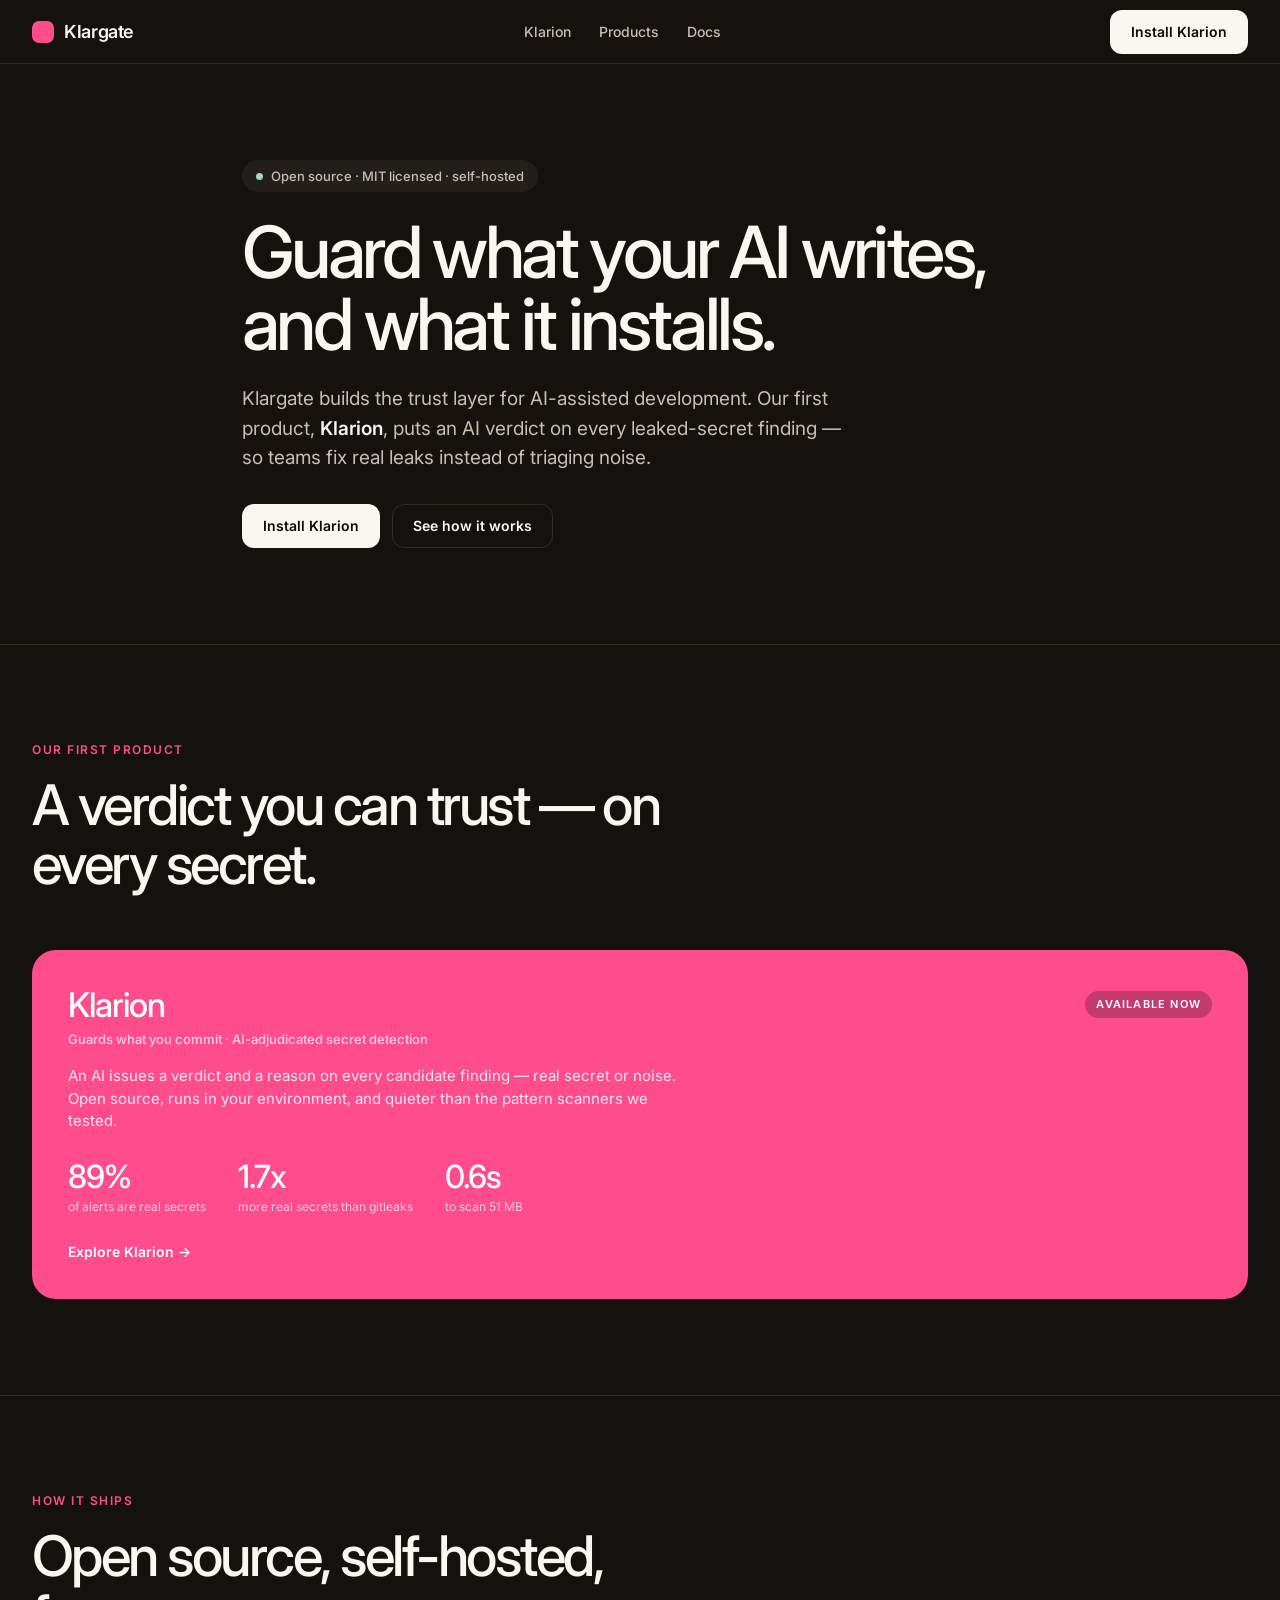
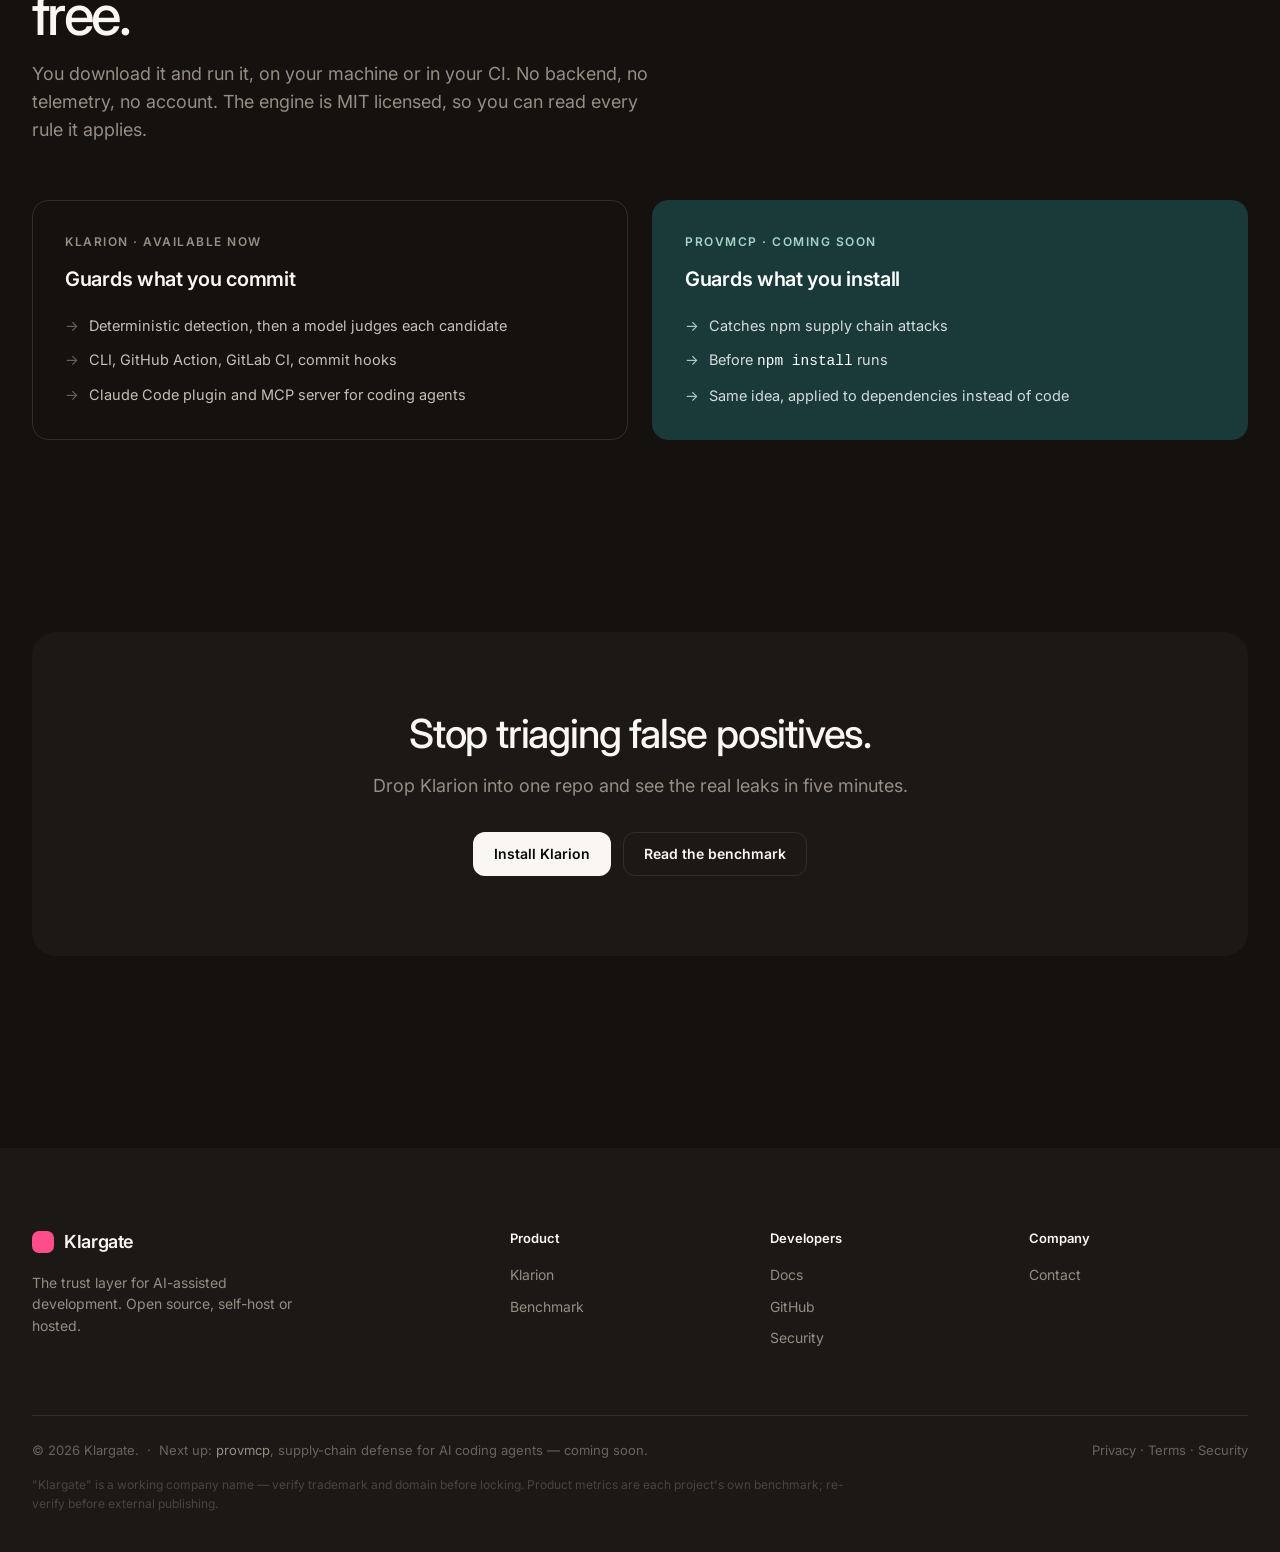
==== index.html @ a80586aa "klargate.com" ====
<!DOCTYPE html>
<html lang="en">
<head>
<meta charset="UTF-8">
<meta name="viewport" content="width=device-width, initial-scale=1.0">
<title>Klargate — secure what your AI writes and installs</title>
<link rel="preconnect" href="https://fonts.googleapis.com">
<link rel="preconnect" href="https://fonts.gstatic.com" crossorigin>
<link href="https://fonts.googleapis.com/css2?family=Inter:wght@400;500;600&display=swap" rel="stylesheet">
<style>
  :root{
    --canvas:#14110f; --surface-soft:#1b1815; --surface-card:#221e1b; --surface-strong:#2a2521;
    --hairline:#332d28; --ink:#faf7f2; --body:#c7bfb5; --muted:#968d83; --muted-soft:#6b635b;
    --pink:#ff4d8b; --lavender:#b8a4ed; --peach:#ffb084; --ochre:#e8b94a; --mint:#a4d4c5; --teal:#1a3a3a;
    --on-light:#0a0a0a; --on-dark:#ffffff;
    --r-md:12px; --r-lg:16px; --r-xl:24px; --r-pill:9999px;
  }
  *{box-sizing:border-box;margin:0;padding:0}
  html{scroll-behavior:smooth}
  body{background:var(--canvas);color:var(--body);
    font:400 16px/1.55 Inter,-apple-system,BlinkMacSystemFont,"Segoe UI",sans-serif;-webkit-font-smoothing:antialiased}
  a{color:inherit;text-decoration:none}
  .wrap{max-width:1280px;margin:0 auto;padding:0 32px}
  .d-xl{font-weight:500;font-size:clamp(40px,6.6vw,72px);line-height:1;letter-spacing:-.05em;color:var(--ink)}
  .d-lg{font-weight:500;font-size:clamp(32px,4.6vw,56px);line-height:1.05;letter-spacing:-.045em;color:var(--ink)}
  .d-md{font-weight:500;font-size:clamp(28px,3.4vw,40px);line-height:1.1;letter-spacing:-.03em;color:var(--ink)}
  .t-lg{font-weight:600;font-size:24px;line-height:1.3;letter-spacing:-.012em;color:var(--ink)}
  .cap-up{font-weight:600;font-size:12px;letter-spacing:1.5px;text-transform:uppercase}
  .mono{font-family:"SF Mono",ui-monospace,Menlo,Consolas,monospace}
  .btn{display:inline-flex;align-items:center;justify-content:center;height:44px;padding:0 20px;
    border-radius:var(--r-md);font-weight:600;font-size:14px;line-height:1;border:1px solid transparent;cursor:pointer}
  .btn-primary{background:var(--ink);color:var(--on-light)}
  .btn-primary:hover{background:#fff}
  .btn-secondary{background:transparent;color:var(--ink);border-color:var(--hairline)}
  .btn-secondary:hover{border-color:var(--muted)}
  nav{height:64px;border-bottom:1px solid var(--hairline)}
  nav .wrap{display:flex;align-items:center;justify-content:space-between;height:64px}
  .brand{display:flex;align-items:center;gap:10px;font-weight:600;font-size:18px;color:var(--ink);letter-spacing:-.02em}
  .brand .m{width:22px;height:22px;border-radius:7px;background:var(--pink)}
  .nav-links{display:flex;gap:28px;font-weight:500;font-size:14px;color:var(--body)}
  .nav-links a:hover{color:var(--ink)}
  .nav-r{display:flex;gap:12px;align-items:center}
  section{padding:96px 0}
  .band{border-top:1px solid var(--hairline)}
  .hero{max-width:860px}
  .hero p.lead{font-size:19px;color:var(--body);max-width:600px;margin:24px 0 32px}
  .hero p.lead b{color:var(--ink);font-weight:600}
  .row{display:flex;gap:12px;flex-wrap:wrap}
  .badge{display:inline-flex;align-items:center;gap:8px;background:var(--surface-card);color:var(--body);
    border-radius:var(--r-pill);padding:6px 14px;font-size:13px;font-weight:500;margin-bottom:24px}
  .badge .dot{width:7px;height:7px;border-radius:50%;background:var(--mint)}
  .head{max-width:640px;margin-bottom:56px}
  .head .cap-up{color:var(--pink);margin-bottom:16px}
  .head p{font-size:18px;color:var(--muted);margin-top:16px}
  /* product cards — saturated */
  .prods{display:grid;grid-template-columns:1fr 1fr;gap:24px}
  .prod{border-radius:var(--r-xl);padding:36px;display:flex;flex-direction:column;justify-content:space-between;min-height:340px}
  .p-pink{background:var(--pink);color:var(--on-dark)}
  .p-pink p{color:rgba(255,255,255,.86)}
  .p-lav{background:var(--lavender);color:var(--on-light)}
  .p-lav p{color:rgba(10,10,10,.72)}
  .prod .top{display:flex;align-items:center;justify-content:space-between;gap:12px;margin-bottom:6px}
  .prod h3{font-weight:500;font-size:34px;letter-spacing:-.03em;line-height:1.1}
  .prod .st{font-size:11px;font-weight:600;letter-spacing:1.2px;text-transform:uppercase;
    border-radius:var(--r-pill);padding:5px 11px}
  .p-pink .st{background:rgba(0,0,0,.24);color:#fff}
  .p-lav .st{background:rgba(255,255,255,.45);color:var(--on-light)}
  .prod .role{font-size:13px;font-weight:500;opacity:.75;margin-bottom:16px}
  .prod p{font-size:15px;line-height:1.5}
  .prod .kpis{display:flex;gap:32px;margin:28px 0 24px}
  .prod .kpis b{display:block;font-weight:500;font-size:32px;letter-spacing:-.03em;line-height:1}
  .prod .kpis span{font-size:12px;opacity:.7}
  .prod .go{font-weight:600;font-size:14px}
  /* run it */
  .two{display:grid;grid-template-columns:1fr 1fr;gap:24px}
  .col{border:1px solid var(--hairline);border-radius:var(--r-lg);padding:32px}
  .col.cloud{background:var(--teal);border-color:var(--teal)}
  .col.cloud *{color:var(--on-dark)}
  .col .cap-up{color:var(--muted);margin-bottom:12px}
  .col.cloud .cap-up{color:var(--mint)}
  .col h3{font-weight:600;font-size:20px;color:var(--ink);margin-bottom:20px;letter-spacing:-.015em}
  .col ul{list-style:none;display:grid;gap:12px}
  .col li{font-size:14.5px;color:var(--body);padding-left:24px;position:relative}
  .col li::before{content:"→";position:absolute;left:0;color:var(--muted-soft)}
  .col.cloud li{color:rgba(255,255,255,.82)}
  .col.cloud li::before{color:var(--mint)}
  /* pricing */
  .tiers{display:grid;grid-template-columns:repeat(4,1fr);gap:20px}
  .tier{border:1px solid var(--hairline);border-radius:var(--r-lg);padding:28px 24px}
  .tier.featured{background:var(--ochre);border-color:var(--ochre)}
  .tier.featured *{color:var(--on-light)}
  .tier .name{font-weight:600;font-size:15px;color:var(--ink);margin-bottom:10px}
  .tier .amt{font-weight:500;font-size:34px;letter-spacing:-.03em;color:var(--ink);line-height:1.1}
  .tier .amt small{font-size:13px;font-weight:400;color:var(--muted);letter-spacing:0}
  .tier.featured .amt small{color:rgba(10,10,10,.6)}
  .tier .w{font-size:12.5px;color:var(--muted);margin-top:10px}
  .tier.featured .w{color:rgba(10,10,10,.68)}
  .note{margin-top:24px;font-size:13px;color:var(--muted-soft);text-align:center}
  .cta-band{background:var(--surface-soft);border-radius:var(--r-xl);padding:80px;text-align:center}
  .cta-band p{font-size:18px;color:var(--muted);margin:16px 0 32px}
  footer{background:var(--surface-soft);padding:80px 0 40px;margin-top:96px}
  .fcols{display:grid;grid-template-columns:2fr 1fr 1fr 1fr;gap:40px;margin-bottom:56px}
  .fcols h4{font-weight:600;font-size:13px;color:var(--ink);margin-bottom:16px}
  .fcols a{display:block;font-size:14px;color:var(--muted);margin-bottom:10px}
  .fcols a:hover{color:var(--ink)}
  .fbot{border-top:1px solid var(--hairline);padding-top:24px;font-size:13px;color:var(--muted-soft);
    display:flex;justify-content:space-between;gap:16px;flex-wrap:wrap}
  .disc{font-size:12px;color:#4a443e;margin-top:16px;max-width:820px}
  @media(max-width:1024px){.tiers{grid-template-columns:1fr 1fr}}
  @media(max-width:768px){
    .wrap{padding:0 20px} section{padding:64px 0}
    .prods,.two,.tiers,.fcols{grid-template-columns:1fr}
    .nav-links{display:none} .cta-band{padding:48px 24px}
  }
</style>
</head>
<body>

<nav><div class="wrap">
  <div class="brand"><span class="m"></span>Klargate</div>
  <div class="nav-links"><a href="/klarion">Klarion</a><a href="#products">Products</a><a href="https://github.com/0x1Adi/Klarion/blob/main/docs/reference.md">Docs</a></div>
  <div class="nav-r"><a href="https://github.com/0x1Adi/Klarion" class="btn btn-primary">Install Klarion</a></div>
</div></nav>

<section><div class="wrap hero">
  <span class="badge"><span class="dot"></span>Open source · MIT licensed · self-hosted</span>
  <h1 class="d-xl">Guard what your AI writes, and what it installs.</h1>
  <p class="lead">Klargate builds the trust layer for AI-assisted development. Our first product, <b>Klarion</b>, puts an AI verdict on every leaked-secret finding — so teams fix real leaks instead of triaging noise.</p>
  <div class="row"><a href="https://github.com/0x1Adi/Klarion" class="btn btn-primary">Install Klarion</a><a href="#products" class="btn btn-secondary">See how it works</a></div>
</div></section>

<section id="products" class="band"><div class="wrap">
  <div class="head">
    <div class="cap-up">Our first product</div>
    <h2 class="d-lg">A verdict you can trust — on every secret.</h2>
  </div>
  <div class="prod p-pink" style="min-height:0">
    <div>
      <div class="top"><h3>Klarion</h3><span class="st">Available now</span></div>
      <div class="role">Guards what you commit · AI-adjudicated secret detection</div>
      <p style="max-width:620px">An AI issues a verdict and a reason on every candidate finding — real secret or noise. Open source, runs in your environment, and quieter than the pattern scanners we tested.</p>
      <div class="kpis">
        <div><b>89%</b><span>of alerts are real secrets</span></div>
        <div><b>1.7x</b><span>more real secrets than gitleaks</span></div>
        <div><b>0.6s</b><span>to scan 51 MB</span></div>
      </div>
    </div>
    <a class="go" href="/klarion">Explore Klarion →</a>
  </div>
</div></section>

<section id="run" class="band"><div class="wrap">
  <div class="head">
    <div class="cap-up">How it ships</div>
    <h2 class="d-lg">Open source, self-hosted, free.</h2>
    <p>You download it and run it, on your machine or in your CI. No backend, no telemetry, no account. The engine is MIT licensed, so you can read every rule it applies.</p>
  </div>
  <div class="two">
    <div class="col">
      <div class="cap-up">Klarion &middot; available now</div>
      <h3>Guards what you commit</h3>
      <ul>
        <li>Deterministic detection, then a model judges each candidate</li>
        <li>CLI, GitHub Action, GitLab CI, commit hooks</li>
        <li>Claude Code plugin and MCP server for coding agents</li>
      </ul>
    </div>
    <div class="col cloud">
      <div class="cap-up">provmcp &middot; coming soon</div>
      <h3>Guards what you install</h3>
      <ul>
        <li>Catches npm supply chain attacks</li>
        <li>Before <code>npm install</code> runs</li>
        <li>Same idea, applied to dependencies instead of code</li>
      </ul>
    </div>
  </div>
</div></section>

<section><div class="wrap">
  <div class="cta-band">
    <h2 class="d-md">Stop triaging false positives.</h2>
    <p>Drop Klarion into one repo and see the real leaks in five minutes.</p>
    <div class="row" style="justify-content:center">
      <a href="https://github.com/0x1Adi/Klarion" class="btn btn-primary">Install Klarion</a>
      <a href="https://github.com/0x1Adi/Klarion/blob/main/benchmark/REPORT.md" class="btn btn-secondary">Read the benchmark</a>
    </div>
  </div>
</div></section>

<footer><div class="wrap">
  <div class="fcols">
    <div>
      <div class="brand" style="margin-bottom:16px"><span class="m"></span>Klargate</div>
      <p style="font-size:14px;color:var(--muted);max-width:280px">The trust layer for AI-assisted development. Open source, self-host or hosted.</p>
    </div>
    <div><h4>Product</h4><a href="#products">Klarion</a><a href="https://github.com/0x1Adi/Klarion/blob/main/benchmark/REPORT.md">Benchmark</a></div>
    <div><h4>Developers</h4><a href="https://github.com/0x1Adi/Klarion/blob/main/docs/reference.md">Docs</a><a href="https://github.com/0x1Adi/Klarion">GitHub</a><a href="https://github.com/0x1Adi/Klarion/blob/main/SECURITY.md">Security</a></div>
    <div><h4>Company</h4><a href="https://github.com/0x1Adi/Klarion/issues">Contact</a></div>
  </div>
  <div class="fbot">
    <span>© 2026 Klargate. &nbsp;·&nbsp; Next up: <a href="#run" style="color:var(--muted)">provmcp</a>, supply-chain defense for AI coding agents — coming soon.</span>
    <span>Privacy · Terms · Security</span>
  </div>
  <p class="disc">"Klargate" is a working company name — verify trademark and domain before locking. Product metrics are each project's own benchmark; re-verify before external publishing.</p>
</div></footer>

</body>
</html>
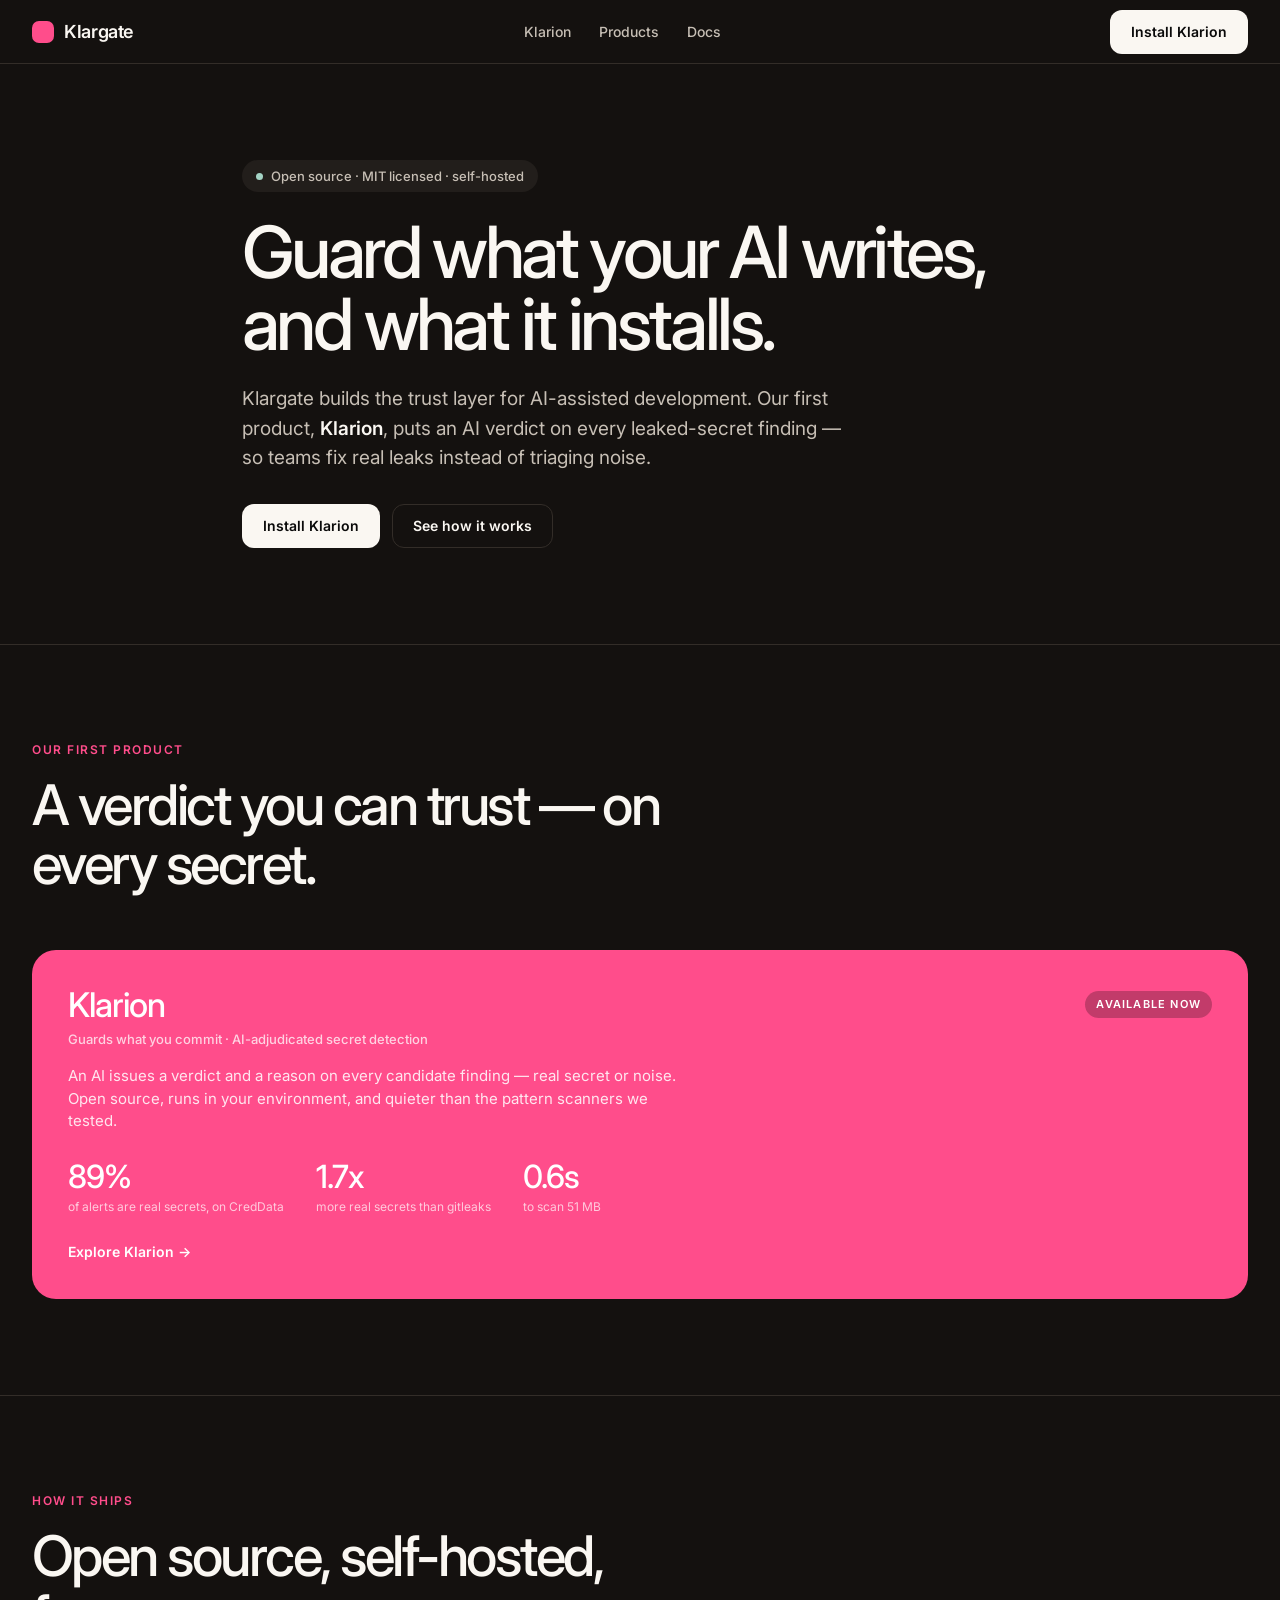
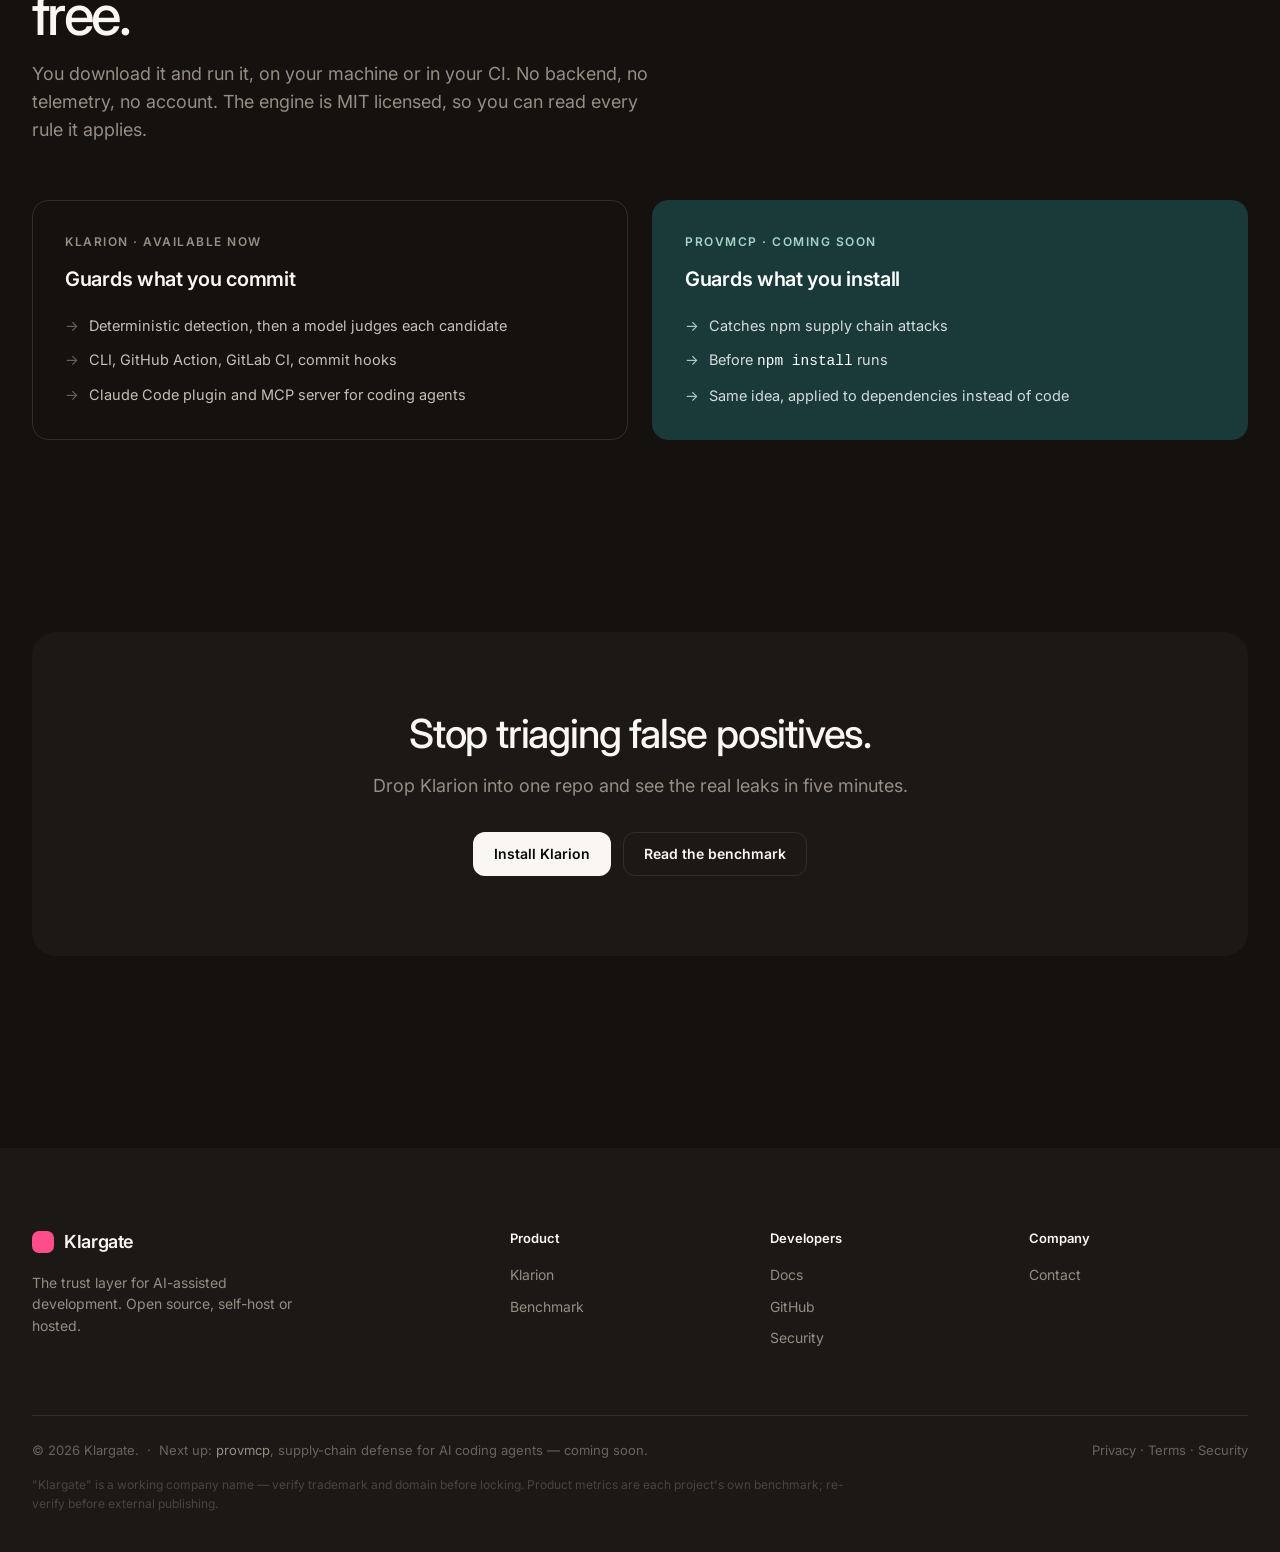
==== commit b3d6fc42: "klarion: add cross-tool numbers, scope the CredData precision claim" ====
--- a/index.html
+++ b/index.html
@@ -4,6 +4,20 @@
 <meta charset="UTF-8">
 <meta name="viewport" content="width=device-width, initial-scale=1.0">
 <title>Klargate — secure what your AI writes and installs</title>
+<meta name="description" content="Klargate builds security tools for AI-assisted development. Klarion blocks leaked secrets before your coding agent writes them to disk.">
+<link rel="canonical" href="https://klargate.com/">
+<meta property="og:site_name" content="Klargate">
+<meta property="og:type" content="website">
+<meta property="og:url" content="https://klargate.com/">
+<meta property="og:title" content="Klargate — secure what your AI writes and installs">
+<meta property="og:description" content="Klargate builds security tools for AI-assisted development. Klarion blocks leaked secrets before your coding agent writes them to disk.">
+<meta property="og:image" content="https://klargate.com/assets/klarion-og.png">
+<meta property="og:image:width" content="1200">
+<meta property="og:image:height" content="630">
+<meta name="twitter:card" content="summary_large_image">
+<meta name="twitter:title" content="Klargate — secure what your AI writes and installs">
+<meta name="twitter:description" content="Klargate builds security tools for AI-assisted development. Klarion blocks leaked secrets before your coding agent writes them to disk.">
+<meta name="twitter:image" content="https://klargate.com/assets/klarion-og.png">
 <link rel="preconnect" href="https://fonts.googleapis.com">
 <link rel="preconnect" href="https://fonts.gstatic.com" crossorigin>
 <link href="https://fonts.googleapis.com/css2?family=Inter:wght@400;500;600&display=swap" rel="stylesheet">
@@ -140,7 +154,7 @@
       <div class="role">Guards what you commit · AI-adjudicated secret detection</div>
       <p style="max-width:620px">An AI issues a verdict and a reason on every candidate finding — real secret or noise. Open source, runs in your environment, and quieter than the pattern scanners we tested.</p>
       <div class="kpis">
-        <div><b>89%</b><span>of alerts are real secrets</span></div>
+        <div><b>89%</b><span>of alerts are real secrets, on CredData</span></div>
         <div><b>1.7x</b><span>more real secrets than gitleaks</span></div>
         <div><b>0.6s</b><span>to scan 51 MB</span></div>
       </div>
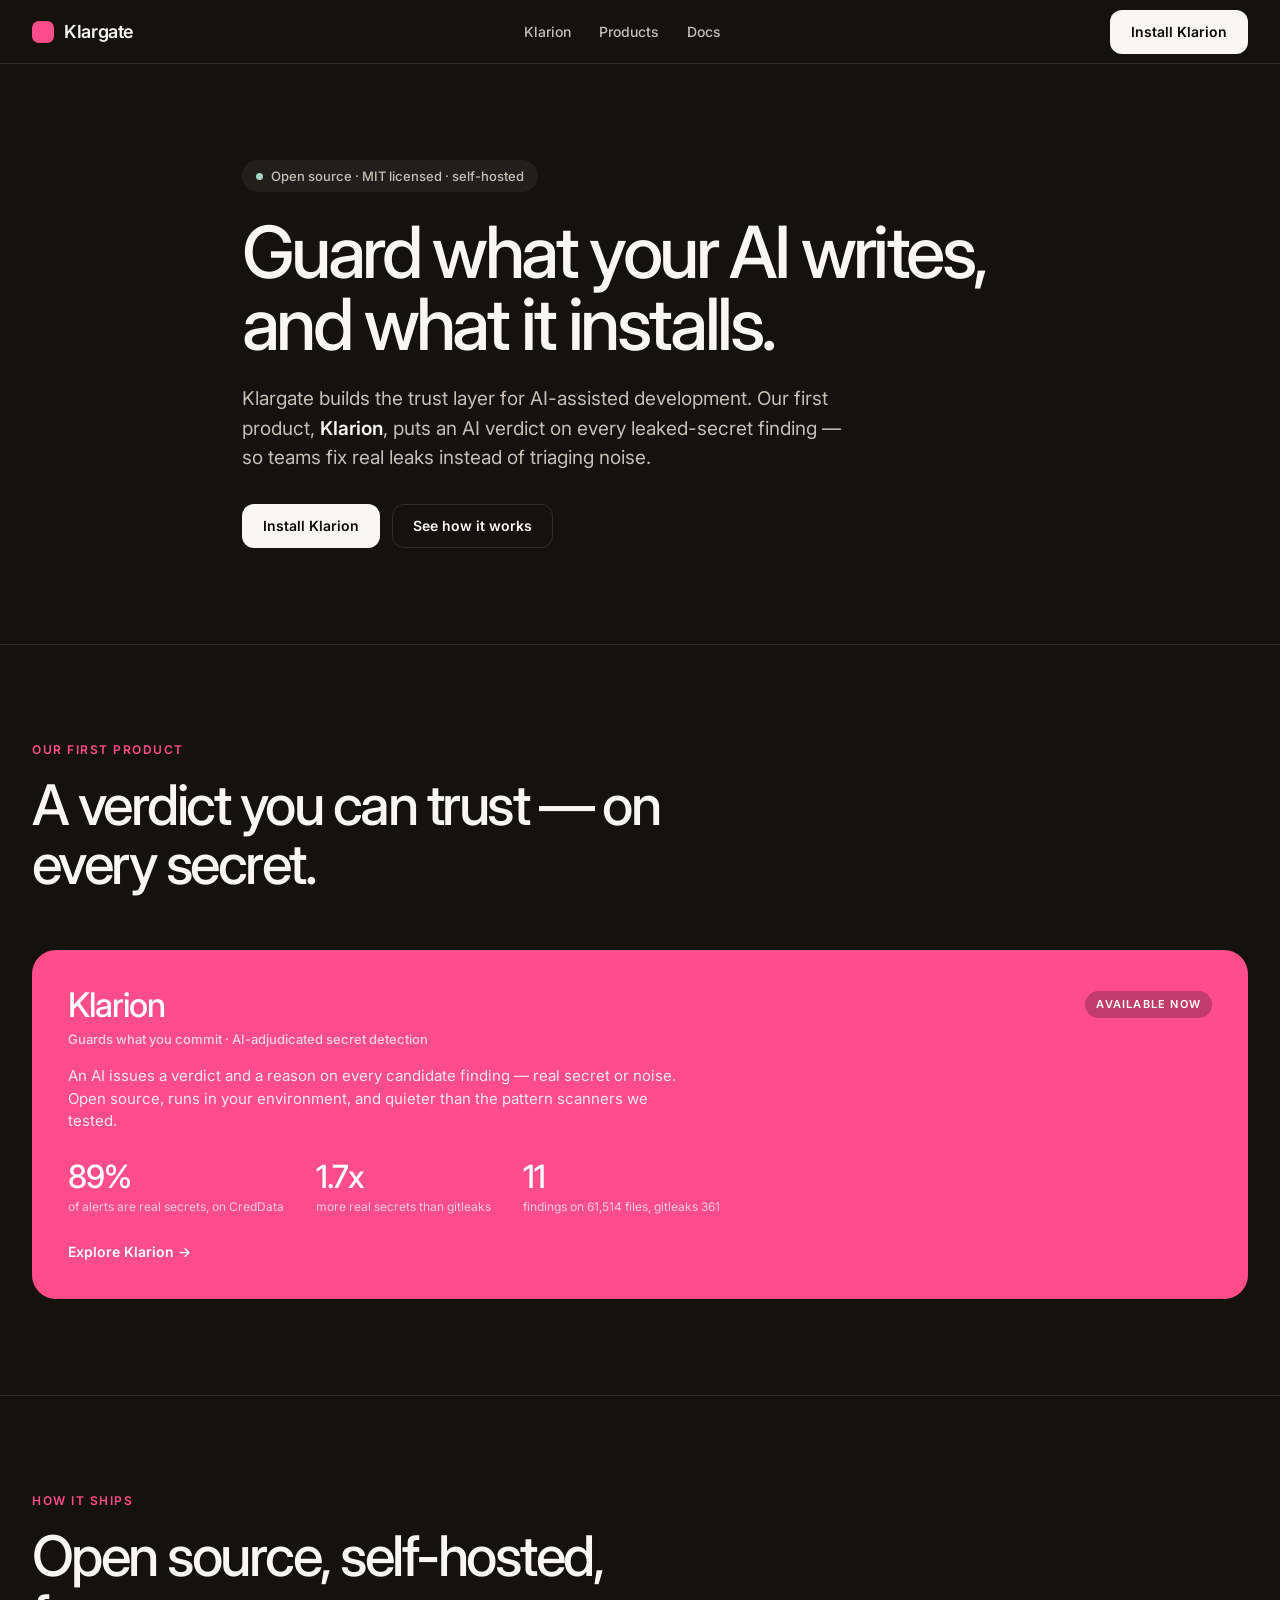
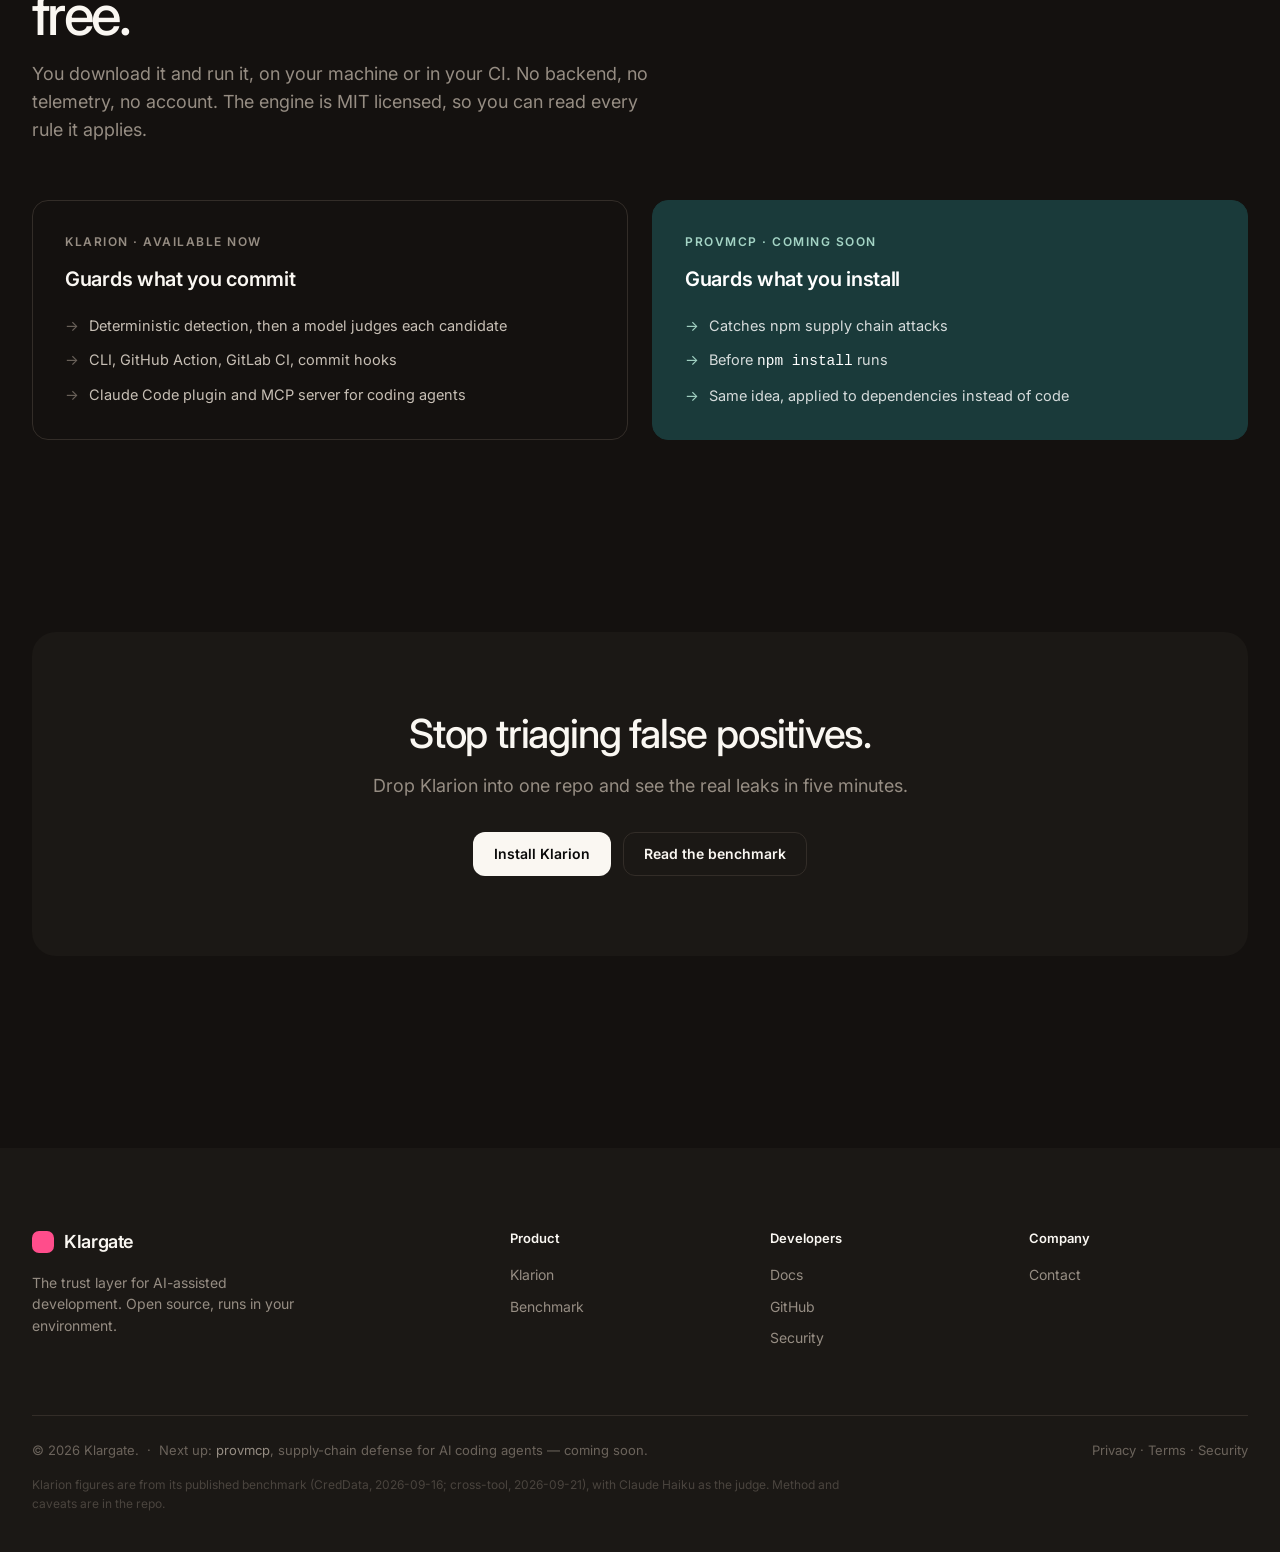
==== commit 63ef461b: "Match the pages to what ships: real scan output, no live-verification claims, accurate privacy and i" ====
--- a/index.html
+++ b/index.html
@@ -156,7 +156,7 @@
       <div class="kpis">
         <div><b>89%</b><span>of alerts are real secrets, on CredData</span></div>
         <div><b>1.7x</b><span>more real secrets than gitleaks</span></div>
-        <div><b>0.6s</b><span>to scan 51 MB</span></div>
+        <div><b>11</b><span>findings on 61,514 files, gitleaks 361</span></div>
       </div>
     </div>
     <a class="go" href="/klarion">Explore Klarion →</a>
@@ -206,7 +206,7 @@
   <div class="fcols">
     <div>
       <div class="brand" style="margin-bottom:16px"><span class="m"></span>Klargate</div>
-      <p style="font-size:14px;color:var(--muted);max-width:280px">The trust layer for AI-assisted development. Open source, self-host or hosted.</p>
+      <p style="font-size:14px;color:var(--muted);max-width:280px">The trust layer for AI-assisted development. Open source, runs in your environment.</p>
     </div>
     <div><h4>Product</h4><a href="#products">Klarion</a><a href="https://github.com/0x1Adi/Klarion/blob/main/benchmark/REPORT.md">Benchmark</a></div>
     <div><h4>Developers</h4><a href="https://github.com/0x1Adi/Klarion/blob/main/docs/reference.md">Docs</a><a href="https://github.com/0x1Adi/Klarion">GitHub</a><a href="https://github.com/0x1Adi/Klarion/blob/main/SECURITY.md">Security</a></div>
@@ -216,7 +216,7 @@
     <span>© 2026 Klargate. &nbsp;·&nbsp; Next up: <a href="#run" style="color:var(--muted)">provmcp</a>, supply-chain defense for AI coding agents — coming soon.</span>
     <span>Privacy · Terms · Security</span>
   </div>
-  <p class="disc">"Klargate" is a working company name — verify trademark and domain before locking. Product metrics are each project's own benchmark; re-verify before external publishing.</p>
+  <p class="disc">Klarion figures are from its published benchmark (CredData, 2026-09-16; cross-tool, 2026-09-21), with Claude Haiku as the judge. Method and caveats are in the repo.</p>
 </div></footer>
 
 </body>
